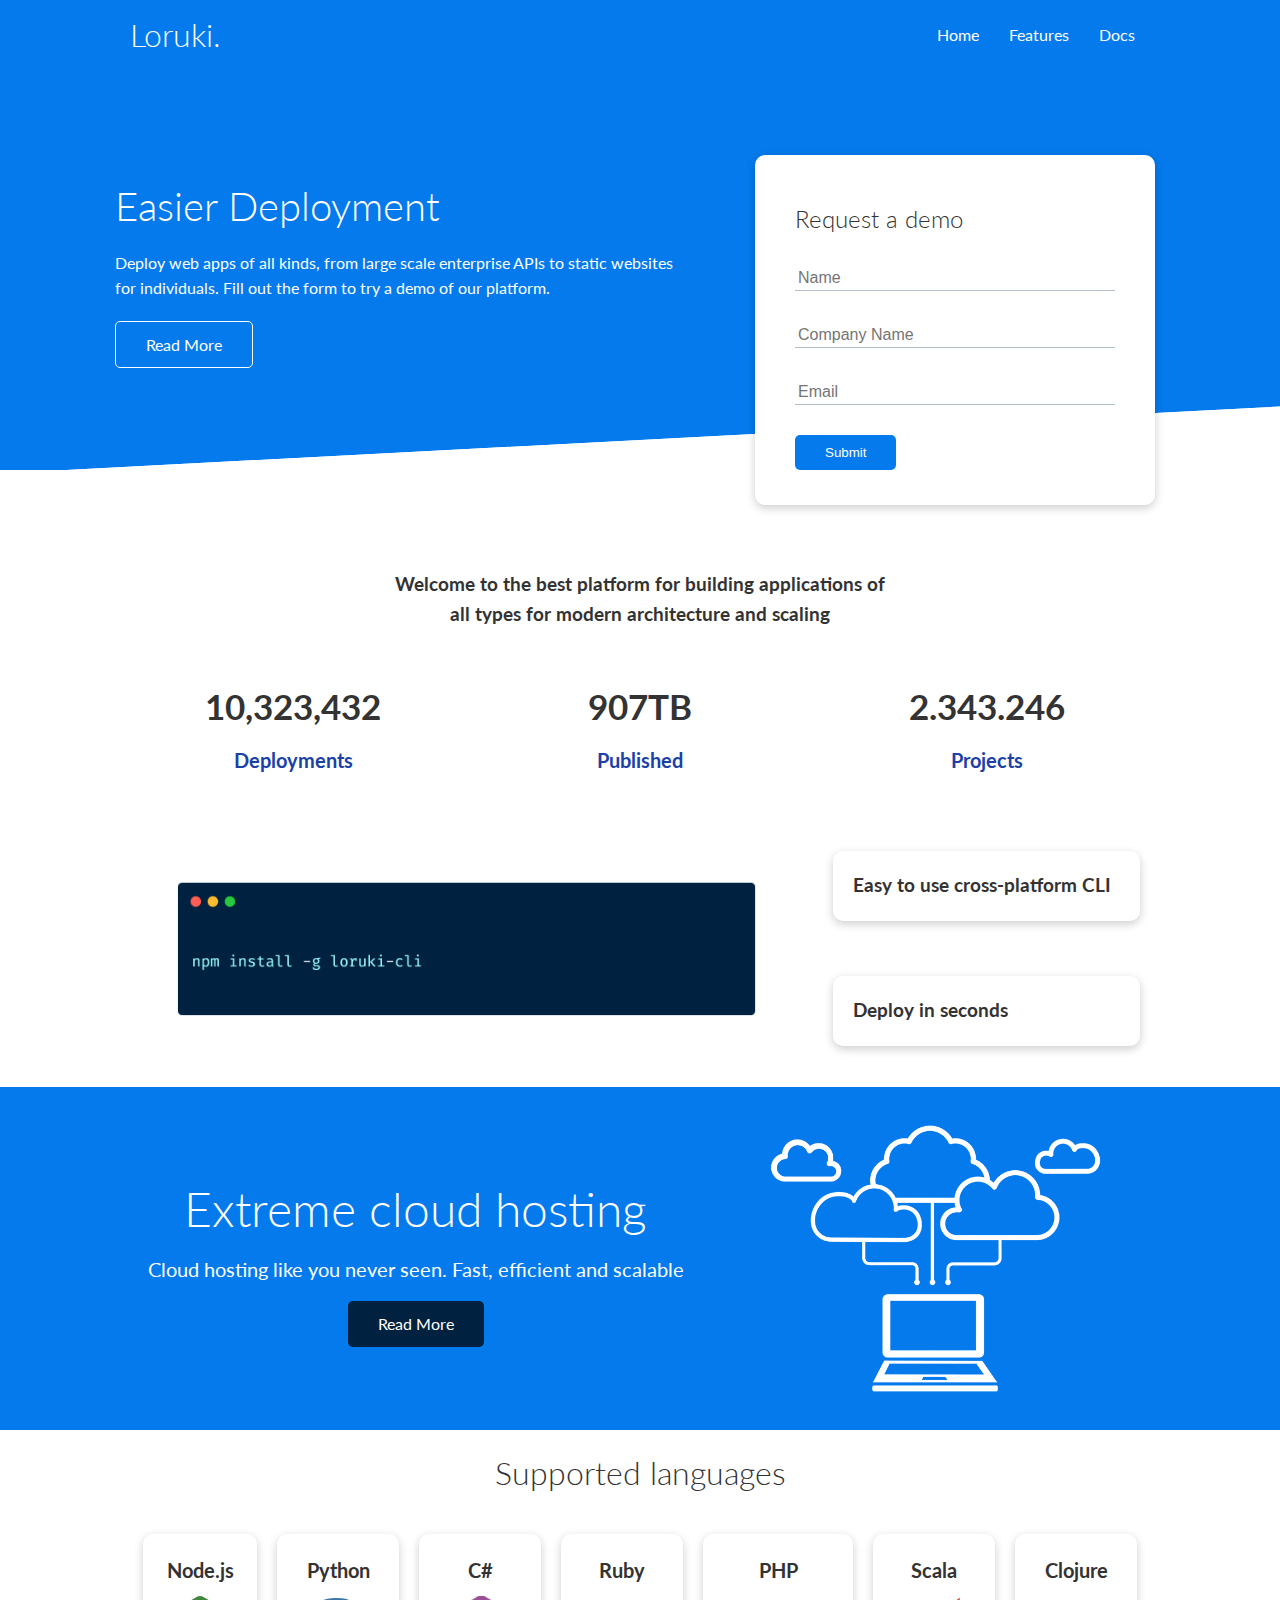
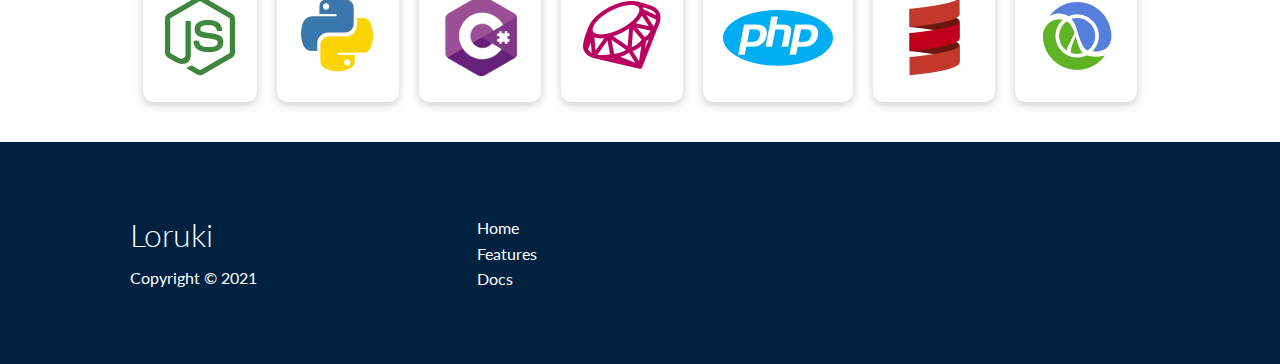
==== index.html @ 2eeb5d98 "Initial commit" ====
<!DOCTYPE html>
<html lang="en">
  <head>
    <meta charset="UTF-8" />
    <meta http-equiv="X-UA-Compatible" content="IE=edge" />
    <meta name="viewport" content="width=device-width, initial-scale=1.0" />
    <link
      rel="stylesheet"
      href="https://cdnjs.cloudflare.com/ajax/libs/font-awesome/5.15.3/css/all.min.css"
      integrity="sha512-iBBXm8fW90+nuLcSKlbmrPcLa0OT92xO1BIsZ+ywDWZCvqsWgccV3gFoRBv0z+8dLJgyAHIhR35VZc2oM/gI1w=="
      crossorigin="anonymous"
      referrerpolicy="no-referrer"
    />
    <link rel="stylesheet" href="css/utilities.css" />
    <link rel="stylesheet" href="css/styles.css" />
    <title>Loruki | Cloud Hosting for Everyone</title>
  </head>
  <body>
    <!-- Navbar -->
    <div class="navbar">
      <div class="container flex">
        <h1 class="logo">Loruki.</h1>
        <nav>
          <ul>
            <li><a href="index.html">Home</a></li>
            <li><a href="features.html">Features</a></li>
            <li><a href="docs.html">Docs</a></li>
          </ul>
        </nav>
      </div>
    </div>

    <!-- Showcase -->
    <section class="showcase">
      <div class="container grid">
        <div class="showcase-text">
          <h1>Easier Deployment</h1>
          <p>
            Deploy web apps of all kinds, from large scale enterprise APIs to
            static websites for individuals. Fill out the form to try a demo of
            our platform.
          </p>
          <a href="features.html" class="btn btn-outline">Read More</a>
        </div>
        <div
          class="showcase-form card"
          name="contact"
          method="POST"
          netlify-honeypot="bot-field"
          data-netlify="true"
        >
          <input type="hidden" name="form-name" value="contact" />
          <p class="hidden">
            <label
              >Don’t fill this out if you’re human: <input name="bot-field"
            /></label>
          </p>
          <h2>Request a demo</h2>
          <form>
            <div class="form-control">
              <input type="text" name="name" placeholder="Name" required />
            </div>
            <div class="form-control">
              <input
                type="text"
                name="company"
                placeholder="Company Name"
                required
              />
            </div>
            <div class="form-control">
              <input type="email" name="email" placeholder="Email" required />
            </div>
            <input type="submit" class="btn btn-primary" />
          </form>
        </div>
      </div>
    </section>

    <!-- Stats -->
    <section class="stats">
      <div class="container">
        <h3 class="stats-heading text-center my-1">
          Welcome to the best platform for building applications of all types
          for modern architecture and scaling
        </h3>
        <div class="grid grid-3 text-center my-4">
          <div>
            <i class="fas fa-server fa-3x"></i>
            <h3>10,323,432</h3>
            <p class="text-secondary">Deployments</p>
          </div>
          <div>
            <i class="fas fa-upload fa-3x"></i>
            <h3>907TB</h3>
            <p class="text-secondary">Published</p>
          </div>
          <div>
            <i class="fas fa-project-diagram fa-3x"></i>
            <h3>2.343.246</h3>
            <p class="text-secondary">Projects</p>
          </div>
        </div>
      </div>
    </section>

    <!-- CLI -->
    <section class="cli">
      <div class="container grid">
        <img src="images/cli.png" alt="" />
        <div class="card">
          <h3>Easy to use cross-platform CLI</h3>
        </div>
        <div class="card">
          <h3>Deploy in seconds</h3>
        </div>
      </div>
    </section>

    <!-- Cloud -->
    <section class="cloud bg-primary my-2 py-2">
      <div class="container grid">
        <div class="text-center">
          <h2 class="lg">Extreme cloud hosting</h2>
          <p class="lead my-1">
            Cloud hosting like you never seen. Fast, efficient and scalable
          </p>
          <a href="features.html" class="btn btn-dark">Read More</a>
        </div>
        <img src="images/cloud.png" alt="" />
      </div>
    </section>

    <!-- Languages -->
    <section class="languages">
      <h2 class="md text-center my-2">Supported languages</h2>
      <div class="container flex">
        <div class="card">
          <h4>Node.js</h4>
          <img src="images/logos/node.png" alt="" />
        </div>
        <div class="card">
          <h4>Python</h4>
          <img src="images/logos/python.png" alt="" />
        </div>
        <div class="card">
          <h4>C#</h4>
          <img src="images/logos/csharp.png" alt="" />
        </div>
        <div class="card">
          <h4>Ruby</h4>
          <img src="images/logos/ruby.png" alt="" />
        </div>
        <div class="card">
          <h4>PHP</h4>
          <img src="images/logos/php.png" alt="" />
        </div>
        <div class="card">
          <h4>Scala</h4>
          <img src="images/logos/scala.png" alt="" />
        </div>
        <div class="card">
          <h4>Clojure</h4>
          <img src="images/logos/clojure.png" alt="" />
        </div>
      </div>
    </section>

    <!-- Footer -->
    <footer class="footer bg-dark py-5">
      <div class="container grid grid-3">
        <div>
          <h1>Loruki</h1>
          <p>Copyright &copy; 2021</p>
        </div>
        <nav>
          <ul>
            <li><a href="index.html"></a>Home</li>
            <li><a href="features.html"></a>Features</li>
            <li><a href="docs.html"></a>Docs</li>
          </ul>
        </nav>
        <div class="social">
          <a href="#"><i class="fab fa-github fa-2x"></i></a>
          <a href="#"><i class="fab fa-facebook fa-2x"></i></a>
          <a href="#"><i class="fab fa-instagram fa-2x"></i></a>
          <a href="#"><i class="fab fa-twitter fa-2x"></i></a>
        </div>
      </div>
    </footer>
  </body>
</html>
---- css/utilities.css ----
.container {
  max-width: 1100px;
  margin: 0 auto;
  overflow: auto;
  padding: 0 40px;
}

.card {
  background-color: #fff;
  color: #333;
  border-radius: 10px;
  box-shadow: 0 3px 10px rgba(0, 0, 0, 0.2);
  padding: 20px;
  margin: 10px;
}

.btn {
  display: inline-block;
  padding: 10px 30px;
  cursor: pointer;
  background-color: var(--primary-color);
  color: #fff;
  border: none;
  border-radius: 5px;
}

.btn:hover {
  transform: scale(0.98);
}

.btn-outline {
  background-color: transparent;
  border: 1px #fff solid;
}

/* Backgrounds & colored buttons */
.bg-primary,
.btn-primary {
  background-color: var(--primary-color);
  color: #fff;
}

.bg-secondary,
.btn-secondary {
  background-color: var(--secondary-color);
  color: #fff;
}

.bg-dark,
.btn-dark {
  background-color: var(--dark-color);
  color: #fff;
}

.bg-light,
.btn-light {
  background-color: var(--light-color);
  color: #333;
}

.bg-primary a,
.btn-primary a,
.bg-secondary a,
.btn-secondary a,
.bg-dark a,
.btn-dark a {
  color: #fff;
}

/* Text colors */
.text-primary {
  color: var(--primary-color);
}

.text-secondary {
  color: var(--secondary-color);
}

.text-dark {
  color: var(--dark-color);
}

.text-light {
  color: var(--light-color);
}

/* Text sizes */
.lead {
  font-size: 20px;
}

.sm {
  font-size: 1rem;
}

.md {
  font-size: 2rem;
}

.lg {
  font-size: 3rem;
}

.xl {
  font-size: 4rem;
}

.text-center {
  text-align: center;
}

/* Alert */
.alert {
  background-color: var(--light-color);
  padding: 10px 20px;
  font-weight: bold;
  margin: 15px 0;
}

.alert i {
  margin-right: 10px;
}

.alert-success {
  background-color: var(--success-color);
  color: #fff;
}

.alert-error {
  background-color: var(--error-color);
  color: #fff;
}

.flex {
  display: flex;
  justify-content: center;
  align-items: center;
  height: 100%;
}

.grid {
  display: grid;
  grid-template-columns: repeat(2, 1fr);
  gap: 20px;
  justify-content: center;
  align-items: center;
  height: 100%;
}

.grid-3 {
  grid-template-columns: repeat(3, 1fr);
}

/* Margin */
.m-1 {
  margin: 1rem;
}

.m-2 {
  margin: 1.5rem;
}

.m-3 {
  margin: 2rem;
}

.m-4 {
  margin: 3rem;
}

.m-5 {
  margin: 4rem;
}

.my-1 {
  margin: 1rem 0;
}

.my-2 {
  margin: 1.5rem 0;
}

.my-3 {
  margin: 2rem 0;
}

.my-4 {
  margin: 3rem 0;
}

.my-5 {
  margin: 4rem 0;
}

/* Padding */
.p-1 {
  padding: 1rem;
}

.p-2 {
  padding: 1.5rem;
}

.p-3 {
  padding: 2rem;
}

.p-4 {
  padding: 3rem;
}

.p-5 {
  padding: 4rem;
}

.py-1 {
  padding: 1rem 0;
}

.py-2 {
  padding: 1.5rem 0;
}

.py-3 {
  padding: 2rem 0;
}

.py-4 {
  padding: 3rem 0;
}

.py-5 {
  padding: 4rem 0;
}
---- css/styles.css ----
@import url('https://fonts.googleapis.com/css2?family=Lato:wght@300&display=swap');

:root {
  --primary-color: #047aed;
  --secondary-color: #1c3fa8;
  --dark-color: #002240;
  --light-color: #f4f4f4;
  --success-color: #5cb85c;
  --error-color: #d9534f;
}

* {
  box-sizing: border-box;
  padding: 0;
  margin: 0;
}

body {
  font-family: 'Lato', sans-serif;
  color: #333;
  line-height: 1.6;
}

ul {
  list-style-type: none;
}

a {
  text-decoration: none;
  color: #333;
}

h1,
h2 {
  font-weight: 300;
  line-height: 1.2;
  margin: 10px 0;
}

p {
  margin: 10px 0;
}

img {
  width: 100%;
}

code,
pre {
  background-color: #333;
  color: #fff;
  padding: 10px;
}

.hidden {
  visibility: hidden;
  height: 0 !important;
  padding: 0 !important;
  margin: 0 !important;
}

/* Navbar */
.navbar {
  background-color: var(--primary-color);
  color: #fff;
  height: 70px;
}

.navbar .flex {
  justify-content: space-between;
}

.navbar ul {
  display: flex;
}

.navbar a {
  color: #fff;
  padding: 10px;
  margin: 0 5px;
}

.navbar a:hover {
  border-bottom: 2px #fff solid;
}

/* Showcase */
.showcase {
  height: 400px;
  background-color: var(--primary-color);
  color: #fff;
  position: relative;
}

.showcase h1 {
  font-size: 40px;
}

.showcase p {
  margin: 20px 0;
}

.showcase .grid {
  overflow: visible;
  grid-template-columns: 55% 45%;
  gap: 30px;
}

.showcase-text {
  animation: slideInFromLeft 1s ease-in;
}

.showcase-form {
  position: relative;
  top: 60px;
  height: 350px;
  width: 400px;
  padding: 40px;
  z-index: 100;
  justify-self: flex-end;
  animation: slideInFromRight 1s ease-in;
}

.showcase-form .form-control {
  margin: 30px 0;
}

.showcase-form input {
  outline: none;
}

.showcase-form input[type='text'],
.showcase-form input[type='email'] {
  border: 0;
  border-bottom: 1px solid #b4becb;
  width: 100%;
  padding: 3px;
  font-size: 16px;
}

.showcase::before,
.showcase::after {
  content: '';
  position: absolute;
  height: 100px;
  bottom: -70px;
  right: 0;
  left: 0;
  background-color: #fff;
  transform: skewY(-3deg);
  -webkit-transform: skewY(-3deg);
  -moz-transform: skewY(-3deg);
  -ms-transform: skewY(-3deg);
}
/* Stats */
.stats {
  padding-top: 100px;
  animation: slideInFromBottom 1s ease-in;
}

.stats-heading {
  max-width: 500px;
  margin: auto;
}

.stats .grid h3 {
  font-size: 35px;
}

.stats .grid p {
  font-size: 20px;
  font-weight: bold;
}

/* Cli */
.cli .grid {
  grid-template-columns: repeat(3, 1fr);
  grid-template-rows: repeat(2, 1fr);
}

.cli .grid > *:first-child {
  grid-column: 1 / span 2;
  grid-row: 1 / span 2;
}

/* Cloud */
.cloud .grid {
  grid-template-columns: 4fr 3fr;
}

/* Languages */
.languages .card {
  text-align: center;
  margin: 18px 10px 40px;
  transition: transform 0.2s ease-in;
}

.languages .card:hover {
  transform: translateY(-15px);
}

.languages .flex {
  flex-wrap: wrap;
}

.languages .card h4 {
  font-size: 20px;
  margin-bottom: 10px;
}

/* Features */
.features-head img,
.docs-head img {
  width: 200px;
  justify-self: flex-end;
}

.features-sub-head img {
  width: 300px;
  justify-self: flex-end;
}

.features-main .card > i {
  margin-right: 20px;
}

.features-main .grid {
  padding: 30px;
}

.features-main .grid > *:first-child {
  grid-column: 1 / span 3;
}

.features-main .grid > *:nth-child(2) {
  grid-column: 1 / span 2;
}

/* Docs */
.docs-main h3 {
  margin: 20px 0;
}

.docs-main .grid {
  grid-template-columns: 1fr 2fr;
  align-items: flex-start;
}

.docs-main nav li {
  font-size: 17px;
  padding-bottom: 5px;
  margin-bottom: 5px;
  border-bottom: 1px #ccc solid;
}

.docs-main a:hover {
  font-weight: bold;
}

/* Footer */
.footer .social a {
  margin: 0 10px;
}

/* Animations */
@keyframes slideInFromLeft {
  0% {
    transform: translateX(-100%);
  }

  100% {
    transform: translateX(0);
  }
}

@keyframes slideInFromRight {
  0% {
    transform: translateX(100%);
  }

  100% {
    transform: translateX(0);
  }
}

@keyframes slideInFromTop {
  0% {
    transform: translateY(-100%);
  }

  100% {
    transform: translateY(0);
  }
}

@keyframes slideInFromBottom {
  0% {
    transform: translateY(100%);
  }

  100% {
    transform: translateY(0);
  }
}

/* Tablets and under */
@media (max-width: 768px) {
  .grid,
  .showcase .grid,
  .stats .grid,
  .cli .grid,
  .cloud .grid,
  .features-main .grid,
  .docs-main .grid {
    grid-template-columns: 1fr;
    grid-template-rows: 1fr;
  }

  .showcase {
    height: auto;
  }

  .showcase-text {
    text-align: center;
    margin-top: 40px;
    animation: slideInFromTop 1s ease-in;
  }

  .showcase-form {
    justify-self: center;
    margin: auto;
    animation: slideInFromBottom 1s ease-in;
  }

  .cli .grid > *:first-child {
    grid-column: 1;
    grid-row: 1;
  }

  .features-head,
  .features-sub-head,
  .docs-head {
    text-align: center;
  }

  .features-head img,
  .features-sub-head img,
  .docs-head img {
    justify-self: center;
  }

  .features-main .grid > *:first-child,
  .features-main .grid > *:nth-child(2) {
    grid-column: 1;
  }
}

/* Mobile */
@media (max-width: 500px) {
  .navbar {
    height: 110px;
  }

  .navbar .flex {
    flex-direction: column;
  }

  .navbar ul {
    padding: 10px;
    background-color: rgba(0, 0, 0, 0.1);
  }
}
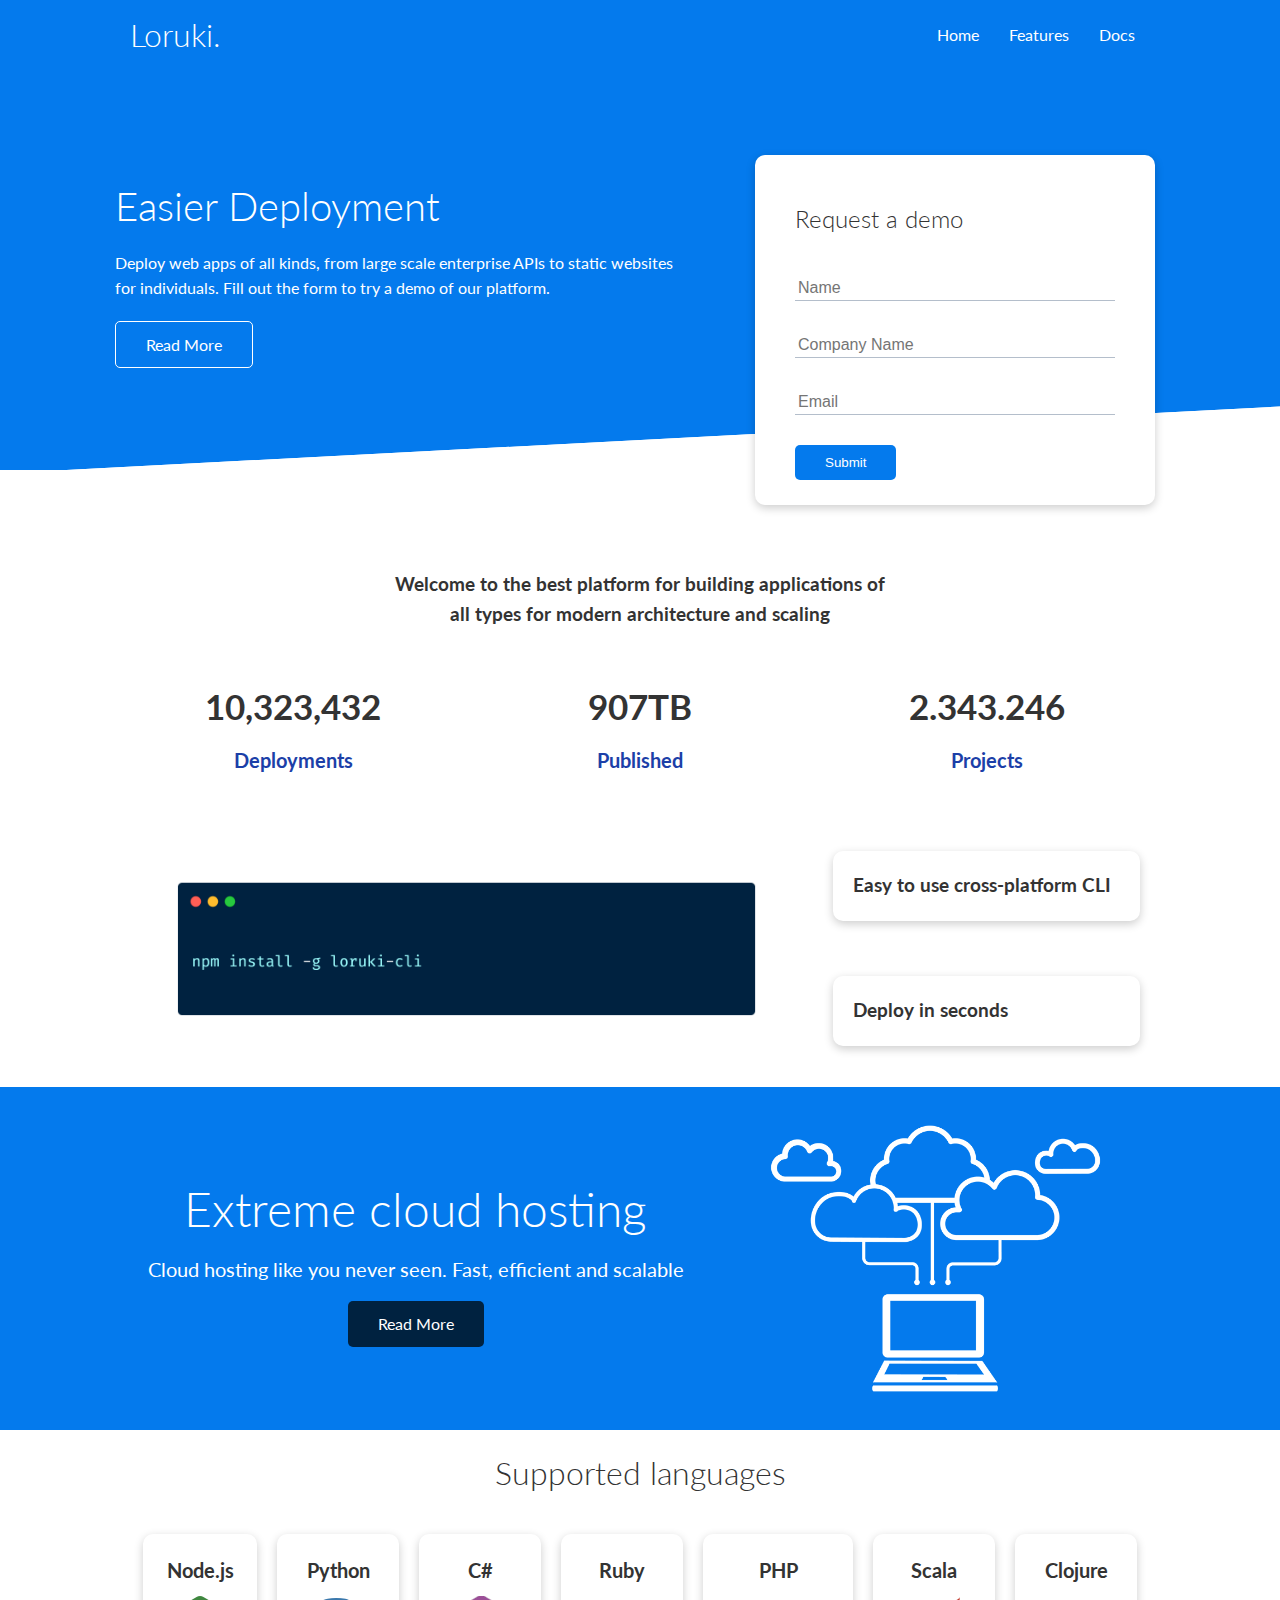
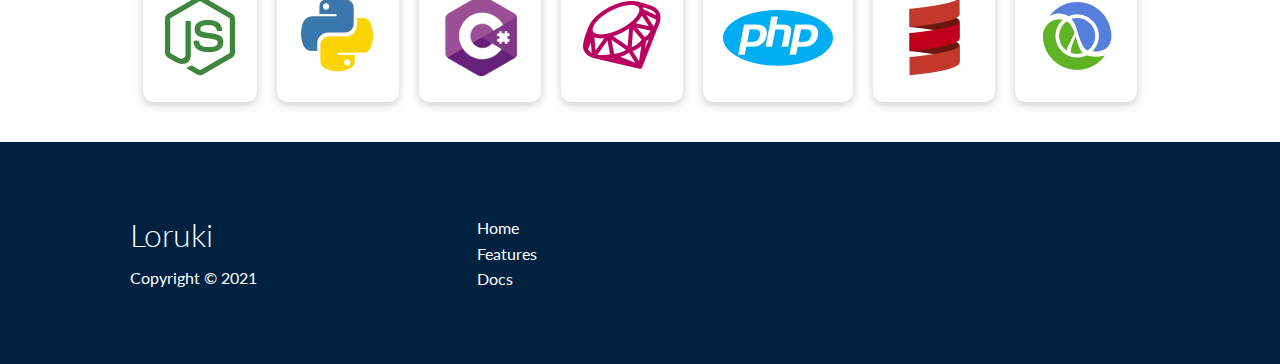
==== commit f053b1fa: "Fix contact form" ====
--- a/index.html
+++ b/index.html
@@ -42,21 +42,20 @@
           </p>
           <a href="features.html" class="btn btn-outline">Read More</a>
         </div>
-        <div
-          class="showcase-form card"
-          name="contact"
-          method="POST"
-          netlify-honeypot="bot-field"
-          data-netlify="true"
-        >
-          <input type="hidden" name="form-name" value="contact" />
-          <p class="hidden">
-            <label
-              >Don’t fill this out if you’re human: <input name="bot-field"
-            /></label>
-          </p>
+        <div class="showcase-form card">
           <h2>Request a demo</h2>
-          <form>
+          <form
+            name="contact"
+            method="POST"
+            netlify-honeypot="bot-field"
+            data-netlify="true"
+          >
+            <input type="hidden" name="form-name" value="contact" />
+            <p class="hidden">
+              <label
+                >Don’t fill this out if you’re human: <input name="bot-field"
+              /></label>
+            </p>
             <div class="form-control">
               <input type="text" name="name" placeholder="Name" required />
             </div>
